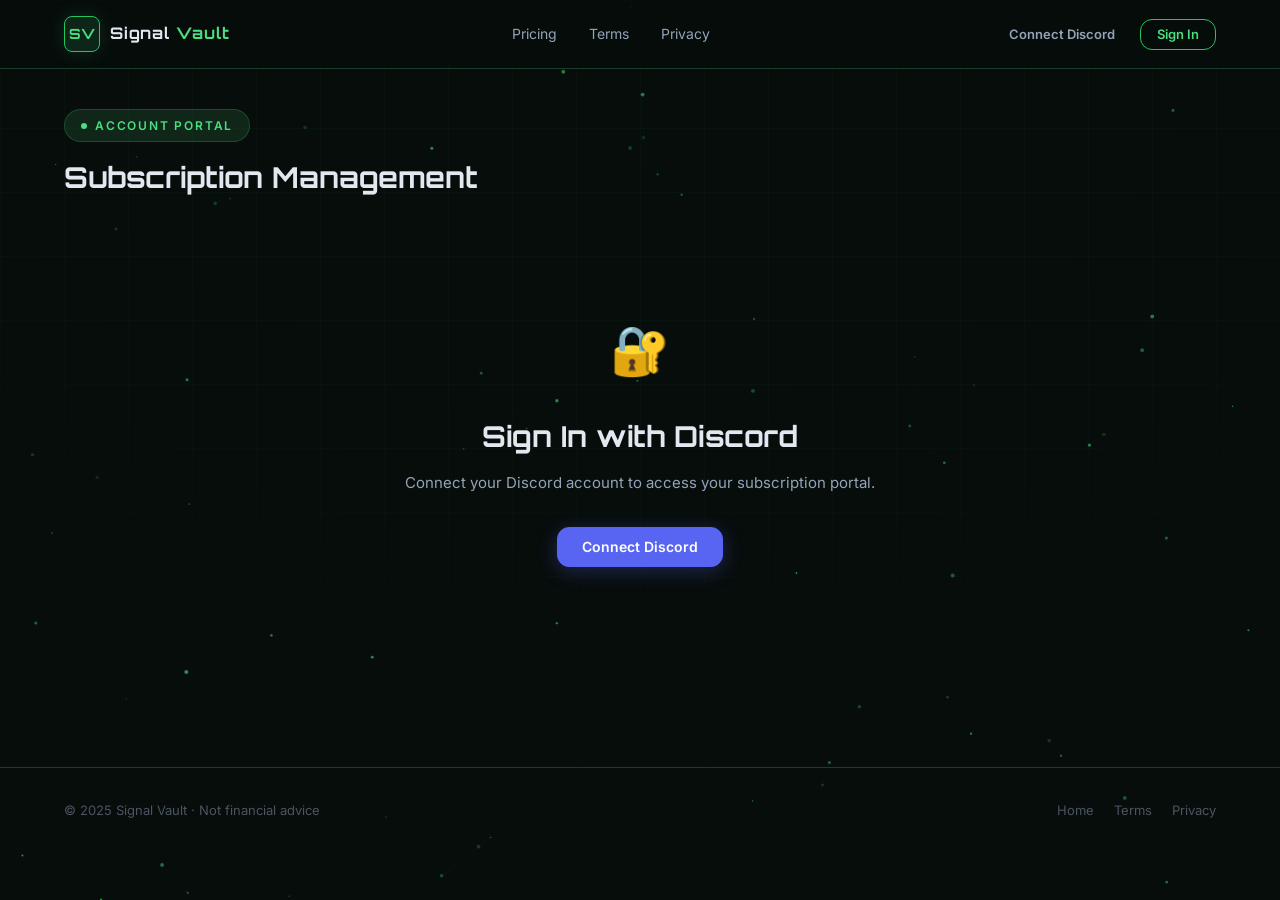
==== account.html @ 94318d63 "Initial Signal Vault payment site with tiered pricing - Complete subscription platform with Discord " ====
<!DOCTYPE html>
<html lang="en">
<head>
  <meta charset="UTF-8">
  <meta name="viewport" content="width=device-width, initial-scale=1.0">
  <title>Account — Signal Vault</title>
  <link rel="icon" href="data:image/svg+xml,<svg xmlns='http://www.w3.org/2000/svg' viewBox='0 0 32 32'><rect width='32' height='32' rx='8' fill='%230f1d14'/><text y='22' x='5' font-size='20' fill='%234ade80'>SV</text></svg>">
  <link rel="stylesheet" href="css/style.css">
</head>
<body data-page="account">
  <canvas id="particles-canvas"></canvas>
  <div class="bg-grid"></div>

  <div class="page-wrapper">

    <nav class="nav">
      <div class="container">
        <div class="nav-inner">
          <a href="/" class="nav-logo">
            <div class="nav-logo-mark">SV</div>
            <span class="nav-logo-text">Signal <span>Vault</span></span>
          </a>
          <div class="nav-links">
            <a href="/">Pricing</a>
            <a href="/terms.html">Terms</a>
            <a href="/privacy.html">Privacy</a>
          </div>
          <div id="nav-user"></div>
        </div>
      </div>
    </nav>

    <div style="padding:40px 0 80px;">
      <div class="container">
        <div style="margin-bottom:32px;">
          <div class="hero-eyebrow" style="display:inline-flex;margin-bottom:12px;">Account Portal</div>
          <h1 style="font-family:var(--font-display);font-size:1.8rem;font-weight:700;color:var(--text-primary);">
            Subscription Management
          </h1>
        </div>
        <div id="account-content">
          <div style="text-align:center;padding:80px 0;">
            <div class="spinner"></div>
          </div>
        </div>
      </div>
    </div>

    <footer class="footer">
      <div class="container">
        <div class="footer-inner">
          <div class="footer-copy">© 2025 Signal Vault · Not financial advice</div>
          <div class="footer-links">
            <a href="/">Home</a>
            <a href="/terms.html">Terms</a>
            <a href="/privacy.html">Privacy</a>
          </div>
        </div>
      </div>
    </footer>

  </div>

  <script src="js/config.js"></script>
  <script src="js/discord-auth.js"></script>
  <script src="js/app.js"></script>
</body>
</html>
---- css/style.css ----
/* ════════════════════════════════════════════════════════════════
   Signal Vault — Subscription Platform
   Dark vault aesthetic · Green accent · Orbitron display font
   ════════════════════════════════════════════════════════════════ */

/* ── Google Fonts ──────────────────────────────────────────────── */
@import url('https://fonts.googleapis.com/css2?family=Orbitron:wght@400;600;700;900&family=Inter:wght@300;400;500;600;700&display=swap');

/* ── Variables ─────────────────────────────────────────────────── */
:root {
  --bg-base:          #070d0b;
  --bg-surface:       #0b1510;
  --bg-card:          #0f1d14;
  --bg-card-hover:    #14261a;
  --bg-elevated:      #172b1e;

  --border:           #1e3a28;
  --border-bright:    #2d5a3d;
  --border-glow:      rgba(74, 222, 128, 0.25);

  --accent:           #4ade80;
  --accent-dim:       #22c55e;
  --accent-dark:      #16a34a;
  --accent-glow:      rgba(74, 222, 128, 0.12);
  --accent-glow-lg:   rgba(74, 222, 128, 0.25);

  --text-primary:     #e2e8f0;
  --text-secondary:   #94a3b8;
  --text-muted:       #4b5563;

  --danger:           #ef4444;
  --danger-dim:       rgba(239, 68, 68, 0.15);
  --warning:          #f59e0b;
  --success:          #4ade80;
  --gold:             #fbbf24;
  --discord:          #5865f2;

  --font-display:     'Orbitron', 'Courier New', monospace;
  --font-body:        'Inter', -apple-system, sans-serif;

  --radius-sm:        8px;
  --radius:           12px;
  --radius-lg:        16px;
  --radius-xl:        24px;

  --shadow-sm:        0 2px 8px rgba(0,0,0,0.3);
  --shadow:           0 4px 24px rgba(0,0,0,0.4);
  --shadow-lg:        0 8px 48px rgba(0,0,0,0.5);
  --shadow-glow:      0 0 40px rgba(74,222,128,0.08);
  --shadow-glow-card: 0 0 60px rgba(74,222,128,0.06);

  --transition:       0.2s ease;
  --transition-slow:  0.4s ease;
}

/* ── Reset ─────────────────────────────────────────────────────── */
*, *::before, *::after { box-sizing: border-box; margin: 0; padding: 0; }
html { scroll-behavior: smooth; }
body {
  font-family:      var(--font-body);
  background-color: var(--bg-base);
  color:            var(--text-primary);
  line-height:      1.6;
  overflow-x:       hidden;
  -webkit-font-smoothing: antialiased;
}
a    { color: var(--accent); text-decoration: none; transition: opacity var(--transition); }
a:hover { opacity: 0.8; }
img  { max-width: 100%; }
ul   { list-style: none; }

/* ── Background effects ────────────────────────────────────────── */
#particles-canvas {
  position:   fixed;
  inset:      0;
  z-index:    0;
  pointer-events: none;
}

.bg-grid {
  position:   fixed;
  inset:      0;
  z-index:    0;
  pointer-events: none;
  background-image:
    linear-gradient(rgba(74,222,128,0.03) 1px, transparent 1px),
    linear-gradient(90deg, rgba(74,222,128,0.03) 1px, transparent 1px);
  background-size: 64px 64px;
  mask-image: radial-gradient(ellipse 100% 100% at 50% 0%, black 40%, transparent 100%);
}

/* ── Wrapper ───────────────────────────────────────────────────── */
.page-wrapper {
  position:   relative;
  z-index:    1;
  min-height: 100vh;
}

.container {
  max-width:  1200px;
  margin:     0 auto;
  padding:    0 24px;
}

.container-narrow {
  max-width:  800px;
  margin:     0 auto;
  padding:    0 24px;
}

/* ── Navigation ────────────────────────────────────────────────── */
.nav {
  position:        sticky;
  top:             0;
  z-index:         100;
  padding:         16px 0;
  border-bottom:   1px solid var(--border);
  background:      rgba(7,13,11,0.85);
  backdrop-filter: blur(16px);
  -webkit-backdrop-filter: blur(16px);
}

.nav-inner {
  display:         flex;
  align-items:     center;
  justify-content: space-between;
  gap:             16px;
}

.nav-logo {
  display:     flex;
  align-items: center;
  gap:         10px;
  text-decoration: none;
}

.nav-logo-mark {
  width:           36px;
  height:          36px;
  background:      var(--accent-glow);
  border:          1px solid var(--accent-dim);
  border-radius:   8px;
  display:         flex;
  align-items:     center;
  justify-content: center;
  font-family:     var(--font-display);
  font-size:       14px;
  font-weight:     700;
  color:           var(--accent);
  box-shadow:      0 0 20px rgba(74,222,128,0.15);
}

.nav-logo-text {
  font-family: var(--font-display);
  font-size:   16px;
  font-weight: 700;
  color:       var(--text-primary);
  letter-spacing: 0.05em;
}
.nav-logo-text span {
  color: var(--accent);
}

.nav-links {
  display:     flex;
  align-items: center;
  gap:         8px;
}

.nav-links a {
  font-size:  14px;
  color:      var(--text-secondary);
  padding:    6px 12px;
  border-radius: var(--radius-sm);
  transition: all var(--transition);
}
.nav-links a:hover {
  color:       var(--text-primary);
  background:  rgba(255,255,255,0.04);
  opacity:     1;
}

#nav-user {
  display:     flex;
  align-items: center;
  gap:         8px;
}

.nav-username {
  font-size:  13px;
  color:      var(--accent);
  font-weight: 500;
}

/* ── Hero ──────────────────────────────────────────────────────── */
.hero {
  padding:    80px 0 40px;
  text-align: center;
}

.hero-eyebrow {
  display:       inline-flex;
  align-items:   center;
  gap:           8px;
  font-size:     12px;
  font-weight:   600;
  letter-spacing: 0.15em;
  text-transform: uppercase;
  color:         var(--accent);
  background:    var(--accent-glow);
  border:        1px solid rgba(74,222,128,0.2);
  padding:       6px 16px;
  border-radius: 100px;
  margin-bottom: 24px;
}

.hero-eyebrow::before {
  content:       '';
  display:       block;
  width:         6px;
  height:        6px;
  background:    var(--accent);
  border-radius: 50%;
  animation:     pulse 2s infinite;
}

.hero-title {
  font-family:   var(--font-display);
  font-size:     clamp(2rem, 5vw, 3.5rem);
  font-weight:   900;
  line-height:   1.1;
  letter-spacing: -0.02em;
  color:         var(--text-primary);
  margin-bottom: 20px;
}

.hero-title .accent { color: var(--accent); }

.hero-subtitle {
  font-size:     1.1rem;
  color:         var(--text-secondary);
  max-width:     560px;
  margin:        0 auto 40px;
  line-height:   1.7;
}

.hero-stats {
  display:         flex;
  justify-content: center;
  gap:             40px;
  flex-wrap:       wrap;
  margin-bottom:   48px;
}

.stat-item {
  text-align: center;
}

.stat-value {
  display:     block;
  font-family: var(--font-display);
  font-size:   1.6rem;
  font-weight: 700;
  color:       var(--accent);
  line-height: 1;
  margin-bottom: 4px;
}

.stat-label {
  font-size:  12px;
  color:      var(--text-muted);
  text-transform: uppercase;
  letter-spacing: 0.1em;
}

/* ── Capacity bar ───────────────────────────────────────────────── */
.capacity-section {
  padding:       0 0 32px;
}

.capacity-card {
  background:    var(--bg-surface);
  border:        1px solid var(--border);
  border-radius: var(--radius);
  padding:       20px 24px;
  max-width:     640px;
  margin:        0 auto;
}

.capacity-header {
  display:         flex;
  justify-content: space-between;
  align-items:     center;
  margin-bottom:   12px;
  font-size:       13px;
}

.capacity-title {
  font-weight: 600;
  color:       var(--text-secondary);
  text-transform: uppercase;
  letter-spacing: 0.08em;
  font-size:   11px;
}

#capacity-label {
  font-size:  13px;
  color:      var(--accent);
  font-weight: 600;
}

.capacity-bar-track {
  height:        8px;
  background:    var(--bg-elevated);
  border-radius: 100px;
  overflow:      hidden;
  margin-bottom: 8px;
}

#capacity-bar-fill {
  height:        100%;
  background:    linear-gradient(90deg, var(--accent-dark), var(--accent));
  border-radius: 100px;
  width:         0%;
  transition:    width 1s ease;
  box-shadow:    0 0 12px rgba(74,222,128,0.4);
}

#early-adopter-label {
  font-size:  12px;
  color:      var(--warning);
  font-weight: 500;
}

/* ── Discord Verification Panel ────────────────────────────────── */
.discord-section {
  padding:       0 0 40px;
}

#discord-panel {
  max-width:     640px;
  margin:        0 auto;
  border-radius: var(--radius-lg);
  border:        1px solid var(--border);
  background:    var(--bg-surface);
  overflow:      hidden;
  transition:    border-color var(--transition);
}

#discord-panel.panel-shake {
  animation: shake 0.5s ease;
}

.discord-panel-inner {
  padding: 24px;
}

.discord-panel-inner.verified {
  border-color:  var(--accent);
  box-shadow:    0 0 40px rgba(74,222,128,0.08);
}

.discord-panel-header {
  display:       flex;
  align-items:   center;
  gap:           16px;
  margin-bottom: 20px;
}

.discord-icon {
  width:           44px;
  height:          44px;
  background:      rgba(88,101,242,0.15);
  border:          1px solid rgba(88,101,242,0.3);
  border-radius:   10px;
  display:         flex;
  align-items:     center;
  justify-content: center;
  flex-shrink:     0;
}

.discord-user-avatar {
  position:     relative;
  flex-shrink:  0;
}

.discord-user-avatar img {
  width:         44px;
  height:        44px;
  border-radius: 50%;
  border:        2px solid var(--border-bright);
}

.online-dot {
  position:      absolute;
  bottom:        1px;
  right:         1px;
  width:         10px;
  height:        10px;
  background:    var(--accent);
  border-radius: 50%;
  border:        2px solid var(--bg-surface);
}

.discord-panel-header h3 {
  font-size:   15px;
  font-weight: 600;
  color:       var(--text-primary);
  margin-bottom: 2px;
}

.discord-panel-header p {
  font-size: 13px;
  color:     var(--text-secondary);
}

.discord-panel-header .btn-ghost.btn-sm {
  margin-left: auto;
}

/* Role checklist */
.role-checklist {
  display:        flex;
  flex-direction: column;
  gap:            10px;
  margin-bottom:  20px;
}

.role-item {
  display:       flex;
  align-items:   center;
  gap:           10px;
  font-size:     14px;
  padding:       10px 14px;
  border-radius: var(--radius-sm);
  border:        1px solid;
}

.role-item.role-met {
  background:    rgba(74,222,128,0.06);
  border-color:  rgba(74,222,128,0.2);
  color:         var(--text-primary);
}

.role-item.role-missing {
  background:    rgba(239,68,68,0.06);
  border-color:  rgba(239,68,68,0.2);
  color:         var(--text-secondary);
}

.role-item.role-pending {
  background:    rgba(255,255,255,0.03);
  border-color:  var(--border);
  color:         var(--text-muted);
}

.role-check {
  font-size:   14px;
  font-weight: 700;
  flex-shrink: 0;
  width:       18px;
  text-align:  center;
}

.role-met    .role-check { color: var(--accent); }
.role-missing .role-check { color: var(--danger); }
.role-pending .role-check { color: var(--text-muted); }

.role-action {
  margin-left: auto;
  font-size:   12px;
  font-weight: 500;
  color:       var(--accent);
  white-space: nowrap;
}

.discord-panel-actions {
  display:        flex;
  flex-direction: column;
  align-items:    flex-start;
  gap:            12px;
}

.btn-link {
  font-size:  13px;
  color:      var(--text-secondary);
  background: none;
  border:     none;
  cursor:     pointer;
  padding:    0;
  transition: color var(--transition);
}
.btn-link:hover { color: var(--accent); opacity: 1; }

.panel-note {
  font-size:  13px;
  color:      var(--text-secondary);
  line-height: 1.5;
}

.panel-note a { color: var(--accent); }

.panel-note-success {
  color: var(--accent);
}

/* ── Billing toggle ─────────────────────────────────────────────── */
.pricing-toggle-wrap {
  display:         flex;
  align-items:     center;
  justify-content: center;
  gap:             14px;
  margin-bottom:   40px;
}

.toggle-label {
  font-size:  14px;
  color:      var(--text-muted);
  font-weight: 500;
  transition: color var(--transition);
}

.toggle-label.active {
  color: var(--text-primary);
}

.toggle-savings {
  font-size:     11px;
  background:    rgba(74,222,128,0.12);
  color:         var(--accent);
  padding:       2px 7px;
  border-radius: 100px;
  font-weight:   600;
  margin-left:   6px;
}

.toggle-switch {
  position: relative;
  display:  inline-block;
  width:    44px;
  height:   24px;
}

.toggle-switch input { opacity: 0; width: 0; height: 0; }

.toggle-slider {
  position:      absolute;
  inset:         0;
  background:    var(--bg-elevated);
  border:        1px solid var(--border-bright);
  border-radius: 100px;
  cursor:        pointer;
  transition:    background var(--transition);
}

.toggle-slider::before {
  content:       '';
  position:      absolute;
  width:         16px;
  height:        16px;
  left:          3px;
  bottom:        3px;
  background:    var(--text-secondary);
  border-radius: 50%;
  transition:    transform var(--transition), background var(--transition);
}

.toggle-switch input:checked + .toggle-slider {
  background:   var(--accent-glow);
  border-color: var(--accent-dim);
}

.toggle-switch input:checked + .toggle-slider::before {
  transform:  translateX(20px);
  background: var(--accent);
}

/* ── Pricing grid ───────────────────────────────────────────────── */
.pricing-section { padding: 0 0 80px; }

.section-header {
  text-align:    center;
  margin-bottom: 48px;
}

.section-title {
  font-family:   var(--font-display);
  font-size:     clamp(1.5rem, 3vw, 2rem);
  font-weight:   700;
  letter-spacing: -0.02em;
  color:         var(--text-primary);
  margin-bottom: 10px;
}

.section-subtitle {
  font-size: 15px;
  color:     var(--text-secondary);
}

.pricing-grid {
  display:               grid;
  grid-template-columns: repeat(auto-fit, minmax(300px, 1fr));
  gap:                   24px;
  max-width:             800px;
  margin:                0 auto;
}

/* ── Pricing cards ──────────────────────────────────────────────── */
.pricing-card {
  background:   var(--bg-card);
  border:       1px solid var(--border);
  border-radius: var(--radius-xl);
  padding:      32px;
  position:     relative;
  transition:   transform var(--transition-slow), border-color var(--transition-slow),
                box-shadow var(--transition-slow);
  transform-style: preserve-3d;
}

.pricing-card:hover {
  transform:    translateY(-6px);
  border-color: var(--border-bright);
  box-shadow:   var(--shadow-glow-card);
}

.pricing-card.card-featured {
  border-color: var(--accent-dim);
  background:   var(--bg-card-hover);
  box-shadow:   0 0 0 1px rgba(74,222,128,0.15), var(--shadow-glow-card);
}

.pricing-card.card-featured:hover {
  border-color: var(--accent);
  box-shadow:   0 0 0 1px var(--accent), 0 0 60px rgba(74,222,128,0.15);
  transform:    translateY(-8px);
}

.card-badge-top {
  position:      absolute;
  top:           -12px;
  left:          50%;
  transform:     translateX(-50%);
  font-family:   var(--font-display);
  font-size:     10px;
  font-weight:   700;
  letter-spacing: 0.15em;
  background:    var(--accent);
  color:         var(--bg-base);
  padding:       4px 16px;
  border-radius: 100px;
  white-space:   nowrap;
}

.card-top {
  margin-bottom: 28px;
}

.plan-name {
  font-family:   var(--font-display);
  font-size:     18px;
  font-weight:   700;
  letter-spacing: 0.1em;
  color:         var(--text-primary);
  margin-bottom: 16px;
}

.plan-price {
  display:     flex;
  align-items: baseline;
  gap:         6px;
  flex-wrap:   wrap;
  margin-bottom: 6px;
}

.price-amount {
  font-family:   var(--font-display);
  font-size:     2.8rem;
  font-weight:   900;
  color:         var(--accent);
  line-height:   1;
}

.price-period {
  font-size:  14px;
  color:      var(--text-secondary);
  align-self: flex-end;
  padding-bottom: 4px;
}

.price-equiv {
  font-size:  12px;
  color:      var(--text-muted);
  margin-top: 4px;
}

.savings-badge {
  display:       inline-block;
  font-size:     11px;
  font-weight:   600;
  background:    rgba(74,222,128,0.12);
  color:         var(--accent);
  padding:       2px 8px;
  border-radius: 100px;
  margin-left:   4px;
  vertical-align: middle;
}

.early-note {
  font-size:  12px;
  color:      var(--warning);
  font-weight: 600;
  margin-top: 4px;
}

.early-countdown {
  text-align:  center;
  font-size:   12px;
  color:       var(--warning);
  font-weight: 500;
  margin-bottom: 24px;
  padding:     8px 16px;
  background:  rgba(245,158,11,0.08);
  border:      1px solid rgba(245,158,11,0.2);
  border-radius: var(--radius-sm);
}

/* Feature list */
.feature-list {
  display:        flex;
  flex-direction: column;
  gap:            10px;
  margin-bottom:  28px;
}

.feature-list li {
  display:     flex;
  align-items: center;
  gap:         10px;
  font-size:   14px;
  color:       var(--text-secondary);
}

.feature-list li::before {
  content:       '✓';
  color:         var(--accent);
  font-weight:   700;
  flex-shrink:   0;
  font-size:     12px;
}

/* ── Badges ─────────────────────────────────────────────────────── */
.badge {
  display:       inline-block;
  font-size:     10px;
  font-weight:   700;
  letter-spacing: 0.1em;
  text-transform: uppercase;
  padding:       3px 10px;
  border-radius: 100px;
  margin-bottom: 8px;
}

.badge-early {
  background: rgba(245,158,11,0.12);
  color:      var(--warning);
  border:     1px solid rgba(245,158,11,0.25);
}

.badge-green {
  background: rgba(74,222,128,0.12);
  color:      var(--accent);
  border:     1px solid rgba(74,222,128,0.25);
  font-size:  11px;
  padding:    2px 10px;
  border-radius: 100px;
}

/* ── Buttons ─────────────────────────────────────────────────────── */
.btn {
  display:         inline-flex;
  align-items:     center;
  justify-content: center;
  gap:             8px;
  font-family:     var(--font-body);
  font-size:       14px;
  font-weight:     600;
  padding:         12px 24px;
  border-radius:   var(--radius);
  border:          1px solid transparent;
  cursor:          pointer;
  text-decoration: none;
  transition:      all var(--transition);
  white-space:     nowrap;
  line-height:     1;
}

.btn-block  { width: 100%; }
.btn-sm     { padding: 8px 16px; font-size: 13px; }
.btn-xs     { padding: 6px 12px; font-size: 12px; }

.btn-primary {
  background:  var(--accent);
  color:       var(--bg-base);
  border-color: var(--accent);
  box-shadow:  0 0 24px rgba(74,222,128,0.2);
}
.btn-primary:hover {
  background:  #5cf090;
  box-shadow:  0 0 40px rgba(74,222,128,0.35);
  transform:   translateY(-1px);
  opacity:     1;
}

.btn-elite {
  background:  linear-gradient(135deg, var(--accent-dim), var(--accent));
  color:       var(--bg-base);
  border-color: var(--accent);
  box-shadow:  0 0 32px rgba(74,222,128,0.25);
}
.btn-elite:hover {
  box-shadow:  0 0 48px rgba(74,222,128,0.4);
  transform:   translateY(-1px);
  opacity:     1;
}

.btn-outline {
  background:  transparent;
  color:       var(--accent);
  border-color: var(--accent-dim);
}
.btn-outline:hover {
  background:  var(--accent-glow);
  opacity:     1;
}

.btn-ghost {
  background:  transparent;
  color:       var(--text-secondary);
  border-color: transparent;
}
.btn-ghost:hover {
  background:  rgba(255,255,255,0.06);
  color:       var(--text-primary);
  opacity:     1;
}

.btn-discord {
  background:  var(--discord);
  color:       white;
  border-color: var(--discord);
  box-shadow:  0 4px 20px rgba(88,101,242,0.3);
}
.btn-discord:hover {
  background:  #6975f3;
  box-shadow:  0 4px 32px rgba(88,101,242,0.45);
  transform:   translateY(-1px);
  opacity:     1;
}

.btn-locked {
  background:  var(--bg-elevated) !important;
  color:       var(--text-muted) !important;
  border-color: var(--border) !important;
  box-shadow:  none !important;
  cursor:      pointer;
  opacity:     1 !important;
}
.btn-locked:hover { transform: none !important; }

/* ── Waitlist section ───────────────────────────────────────────── */
.waitlist-header {
  text-align:    center;
  margin-bottom: 40px;
}

.waitlist-badge {
  display:       inline-block;
  font-size:     11px;
  font-weight:   700;
  letter-spacing: 0.12em;
  text-transform: uppercase;
  color:         var(--warning);
  background:    rgba(245,158,11,0.1);
  border:        1px solid rgba(245,158,11,0.25);
  padding:       5px 14px;
  border-radius: 100px;
  margin-bottom: 16px;
}

.waitlist-header h2 {
  font-family:   var(--font-display);
  font-size:     1.8rem;
  font-weight:   700;
  color:         var(--text-primary);
  margin-bottom: 10px;
}

.waitlist-header p {
  font-size:  15px;
  color:      var(--text-secondary);
  max-width:  520px;
  margin:     0 auto;
}

.waitlist-tiers {
  display:               grid;
  grid-template-columns: repeat(auto-fit, minmax(200px, 1fr));
  gap:                   16px;
  margin-bottom:         32px;
}

.waitlist-card {
  background:    var(--bg-card);
  border:        1px solid var(--border);
  border-radius: var(--radius-lg);
  padding:       24px;
  position:      relative;
  text-align:    center;
  transition:    border-color var(--transition), transform var(--transition-slow);
}

.waitlist-card:hover {
  border-color: var(--border-bright);
  transform:    translateY(-4px);
}

.waitlist-card.waitlist-current {
  border-color: var(--warning);
  background:   rgba(245,158,11,0.04);
}

.current-badge {
  position:      absolute;
  top:           -10px;
  left:          50%;
  transform:     translateX(-50%);
  font-size:     10px;
  font-weight:   700;
  letter-spacing: 0.1em;
  background:    var(--warning);
  color:         var(--bg-base);
  padding:       3px 12px;
  border-radius: 100px;
  white-space:   nowrap;
}

.waitlist-card h4 {
  font-family:   var(--font-display);
  font-size:     14px;
  font-weight:   700;
  letter-spacing: 0.1em;
  color:         var(--text-secondary);
  margin-bottom: 12px;
}

.deposit-amount {
  font-family:   var(--font-display);
  font-size:     1.6rem;
  font-weight:   900;
  color:         var(--warning);
  margin-bottom: 8px;
}

.waitlist-rates {
  font-size:     13px;
  color:         var(--text-primary);
  margin-bottom: 8px;
}

.waitlist-rates .sep {
  color: var(--text-muted);
  margin: 0 4px;
}

.waitlist-rates em {
  font-style:  normal;
  color:       var(--accent);
  font-weight: 600;
  font-size:   12px;
}

.deposit-note {
  font-size:     11px;
  color:         var(--text-muted);
  margin-bottom: 16px;
  line-height:   1.5;
}

.waitlist-note {
  font-size:  13px;
  color:      var(--text-muted);
  text-align: center;
  max-width:  600px;
  margin:     0 auto;
  line-height: 1.6;
}

/* ── Features section ───────────────────────────────────────────── */
.features-section {
  padding:    60px 0 80px;
  border-top: 1px solid var(--border);
}

.features-grid {
  display:               grid;
  grid-template-columns: repeat(auto-fit, minmax(240px, 1fr));
  gap:                   24px;
  margin-top:            48px;
}

.feature-card {
  background:    var(--bg-surface);
  border:        1px solid var(--border);
  border-radius: var(--radius);
  padding:       24px;
  transition:    border-color var(--transition), transform var(--transition-slow);
}

.feature-card:hover {
  border-color: var(--border-bright);
  transform:    translateY(-3px);
}

.feature-icon {
  font-size:     24px;
  margin-bottom: 12px;
  display:       block;
}

.feature-card h4 {
  font-size:     15px;
  font-weight:   600;
  color:         var(--text-primary);
  margin-bottom: 6px;
}

.feature-card p {
  font-size:  13px;
  color:      var(--text-secondary);
  line-height: 1.6;
}

/* ── FAQ ─────────────────────────────────────────────────────────── */
.faq-section {
  padding:    60px 0 80px;
  border-top: 1px solid var(--border);
}

.faq-list {
  display:        flex;
  flex-direction: column;
  gap:            12px;
  margin-top:     40px;
}

.faq-item {
  background:    var(--bg-surface);
  border:        1px solid var(--border);
  border-radius: var(--radius);
  overflow:      hidden;
}

.faq-question {
  width:           100%;
  display:         flex;
  justify-content: space-between;
  align-items:     center;
  padding:         18px 20px;
  background:      none;
  border:          none;
  color:           var(--text-primary);
  font-family:     var(--font-body);
  font-size:       14px;
  font-weight:     500;
  cursor:          pointer;
  text-align:      left;
  gap:             16px;
  transition:      background var(--transition);
}

.faq-question:hover { background: rgba(255,255,255,0.03); }

.faq-chevron {
  flex-shrink: 0;
  color:       var(--text-muted);
  transition:  transform var(--transition);
  font-size:   18px;
}

.faq-item.open .faq-chevron { transform: rotate(180deg); }

.faq-answer {
  font-size:   14px;
  color:       var(--text-secondary);
  line-height: 1.7;
  padding:     0 20px;
  max-height:  0;
  overflow:    hidden;
  transition:  max-height 0.35s ease, padding 0.35s ease;
}

.faq-item.open .faq-answer {
  padding:    0 20px 18px;
  max-height: 400px;
}

/* ── Footer ──────────────────────────────────────────────────────── */
.footer {
  border-top:  1px solid var(--border);
  padding:     32px 0;
  margin-top:  40px;
}

.footer-inner {
  display:         flex;
  justify-content: space-between;
  align-items:     center;
  gap:             16px;
  flex-wrap:       wrap;
}

.footer-copy {
  font-size: 13px;
  color:     var(--text-muted);
}

.footer-links {
  display: flex;
  gap:     20px;
}

.footer-links a {
  font-size: 13px;
  color:     var(--text-muted);
}
.footer-links a:hover { color: var(--accent); opacity: 1; }

/* ── Account portal ─────────────────────────────────────────────── */
.account-gate {
  text-align: center;
  padding:    80px 24px;
}

.gate-icon {
  font-size:     48px;
  margin-bottom: 24px;
}

.account-gate h2 {
  font-family:   var(--font-display);
  font-size:     1.8rem;
  font-weight:   700;
  margin-bottom: 12px;
  color:         var(--text-primary);
}

.account-gate p {
  font-size:     15px;
  color:         var(--text-secondary);
  margin-bottom: 32px;
}

.account-header {
  display:       flex;
  align-items:   center;
  gap:           16px;
  margin-bottom: 32px;
  padding:       20px 24px;
  background:    var(--bg-surface);
  border:        1px solid var(--border);
  border-radius: var(--radius);
}

.account-avatar img {
  width:         48px;
  height:        48px;
  border-radius: 50%;
  border:        2px solid var(--border-bright);
}

.account-user-info h2 {
  font-size:   18px;
  font-weight: 600;
  color:       var(--text-primary);
}

.account-user-info p {
  font-size:  12px;
  color:      var(--text-muted);
}

.account-grid {
  display:               grid;
  grid-template-columns: repeat(auto-fill, minmax(320px, 1fr));
  gap:                   20px;
}

.account-card {
  background:    var(--bg-surface);
  border:        1px solid var(--border);
  border-radius: var(--radius);
  padding:       24px;
}

.account-card h3 {
  font-size:     14px;
  font-weight:   600;
  text-transform: uppercase;
  letter-spacing: 0.08em;
  color:         var(--text-muted);
  margin-bottom: 16px;
}

.portal-actions {
  display:        flex;
  flex-direction: column;
  gap:            10px;
}

.portal-note {
  font-size:  12px;
  color:      var(--text-muted);
  line-height: 1.5;
}

.plan-info-list {
  display:        flex;
  flex-direction: column;
  gap:            12px;
  margin-bottom:  16px;
}

.plan-info-row {
  display:         flex;
  justify-content: space-between;
  align-items:     center;
  font-size:       14px;
}

.plan-info-row span:first-child { color: var(--text-secondary); }
.plan-value { color: var(--text-primary); font-weight: 500; }

.plan-note {
  font-size:  12px;
  color:      var(--text-muted);
  line-height: 1.5;
}

.quick-links {
  display:        flex;
  flex-direction: column;
  gap:            8px;
}

.quick-link {
  display:     flex;
  align-items: center;
  gap:         10px;
  font-size:   14px;
  color:       var(--text-secondary);
  padding:     10px 12px;
  border-radius: var(--radius-sm);
  transition:  all var(--transition);
  border:      1px solid transparent;
}

.quick-link:hover {
  background:  var(--accent-glow);
  border-color: rgba(74,222,128,0.15);
  color:       var(--text-primary);
  opacity:     1;
}

/* ── Success / Cancel pages ─────────────────────────────────────── */
.result-page {
  display:         flex;
  align-items:     center;
  justify-content: center;
  min-height:      80vh;
  padding:         40px 24px;
}

.result-card {
  background:    var(--bg-card);
  border:        1px solid var(--border);
  border-radius: var(--radius-xl);
  padding:       48px;
  max-width:     520px;
  width:         100%;
  text-align:    center;
  box-shadow:    var(--shadow-lg);
}

.result-card.success-card {
  border-color: rgba(74,222,128,0.3);
  box-shadow:   0 0 60px rgba(74,222,128,0.08);
}

.result-card.cancel-card {
  border-color: rgba(239,68,68,0.2);
}

.result-icon {
  font-size:     56px;
  margin-bottom: 20px;
  display:       block;
  animation:     bounceIn 0.6s ease;
}

.result-card h1 {
  font-family:   var(--font-display);
  font-size:     1.8rem;
  font-weight:   700;
  color:         var(--text-primary);
  margin-bottom: 12px;
}

.result-card p {
  font-size:     15px;
  color:         var(--text-secondary);
  line-height:   1.7;
  margin-bottom: 24px;
}

.result-steps {
  text-align:    left;
  background:    var(--bg-surface);
  border:        1px solid var(--border);
  border-radius: var(--radius);
  padding:       20px 24px;
  margin-bottom: 32px;
}

.result-steps h4 {
  font-size:   13px;
  font-weight: 600;
  color:       var(--text-secondary);
  text-transform: uppercase;
  letter-spacing: 0.08em;
  margin-bottom: 12px;
}

.result-steps ol {
  list-style:   decimal;
  padding-left: 20px;
  display:      flex;
  flex-direction: column;
  gap:          8px;
}

.result-steps li {
  font-size:  13px;
  color:      var(--text-secondary);
  line-height: 1.6;
}

.result-actions {
  display:        flex;
  flex-direction: column;
  gap:            12px;
}

/* ── Terms / Privacy ────────────────────────────────────────────── */
.legal-page {
  padding: 60px 0 80px;
}

.legal-header {
  margin-bottom: 40px;
}

.legal-header h1 {
  font-family:   var(--font-display);
  font-size:     2rem;
  font-weight:   700;
  color:         var(--text-primary);
  margin-bottom: 8px;
}

.legal-header p {
  font-size: 14px;
  color:     var(--text-muted);
}

.legal-content {
  color:      var(--text-secondary);
  line-height: 1.8;
  font-size:  15px;
}

.legal-content h2 {
  font-size:     18px;
  font-weight:   600;
  color:         var(--text-primary);
  margin:        40px 0 12px;
  padding-top:   20px;
  border-top:    1px solid var(--border);
}

.legal-content h3 {
  font-size:   15px;
  font-weight: 600;
  color:       var(--text-primary);
  margin:      24px 0 8px;
}

.legal-content p  { margin-bottom: 16px; }
.legal-content ul { padding-left: 20px; margin-bottom: 16px; }
.legal-content ul li { list-style: disc; margin-bottom: 6px; }
.legal-content a  { color: var(--accent); }

/* ── Utilities ──────────────────────────────────────────────────── */
.hidden { display: none !important; }
.text-center { text-align: center; }
.text-success { color: var(--accent); }
.text-muted { color: var(--text-muted); }
.text-secondary { color: var(--text-secondary); }
.mt-2 { margin-top: 12px; }
.sep { color: var(--text-muted); }

.divider {
  height:     1px;
  background: var(--border);
  margin:     40px 0;
}

/* Loading spinner */
.spinner {
  width:         24px;
  height:        24px;
  border:        2px solid rgba(74,222,128,0.2);
  border-top:    2px solid var(--accent);
  border-radius: 50%;
  animation:     spin 0.8s linear infinite;
  display:       inline-block;
}

/* ── Animations ─────────────────────────────────────────────────── */
@keyframes pulse {
  0%, 100% { opacity: 1; transform: scale(1); }
  50%      { opacity: 0.5; transform: scale(0.8); }
}

@keyframes glow-pulse {
  0%, 100% { box-shadow: 0 0 20px rgba(74,222,128,0.1); }
  50%       { box-shadow: 0 0 40px rgba(74,222,128,0.25); }
}

@keyframes fadeInUp {
  from { opacity: 0; transform: translateY(24px); }
  to   { opacity: 1; transform: translateY(0); }
}

@keyframes bounceIn {
  0%   { transform: scale(0.3); opacity: 0; }
  50%  { transform: scale(1.05); }
  70%  { transform: scale(0.9); }
  100% { transform: scale(1); opacity: 1; }
}

@keyframes shake {
  0%, 100% { transform: translateX(0); }
  20%       { transform: translateX(-8px); }
  40%       { transform: translateX(8px); }
  60%       { transform: translateX(-6px); }
  80%       { transform: translateX(6px); }
}

@keyframes spin {
  to { transform: rotate(360deg); }
}

.animate-in {
  animation: fadeInUp 0.5s ease forwards;
}

/* ── Responsive ─────────────────────────────────────────────────── */
@media (max-width: 768px) {
  .hero           { padding: 48px 0 24px; }
  .hero-stats     { gap: 24px; }
  .nav-links      { display: none; }
  .pricing-grid   { grid-template-columns: 1fr; max-width: 420px; }
  .pricing-card   { padding: 24px; }
  .waitlist-tiers { grid-template-columns: repeat(2, 1fr); }
  .account-grid   { grid-template-columns: 1fr; }
  .result-card    { padding: 32px 20px; }
  .footer-inner   { flex-direction: column; text-align: center; }
}

@media (max-width: 480px) {
  .container       { padding: 0 16px; }
  .waitlist-tiers  { grid-template-columns: 1fr; }
  .hero-title      { font-size: 1.8rem; }
}
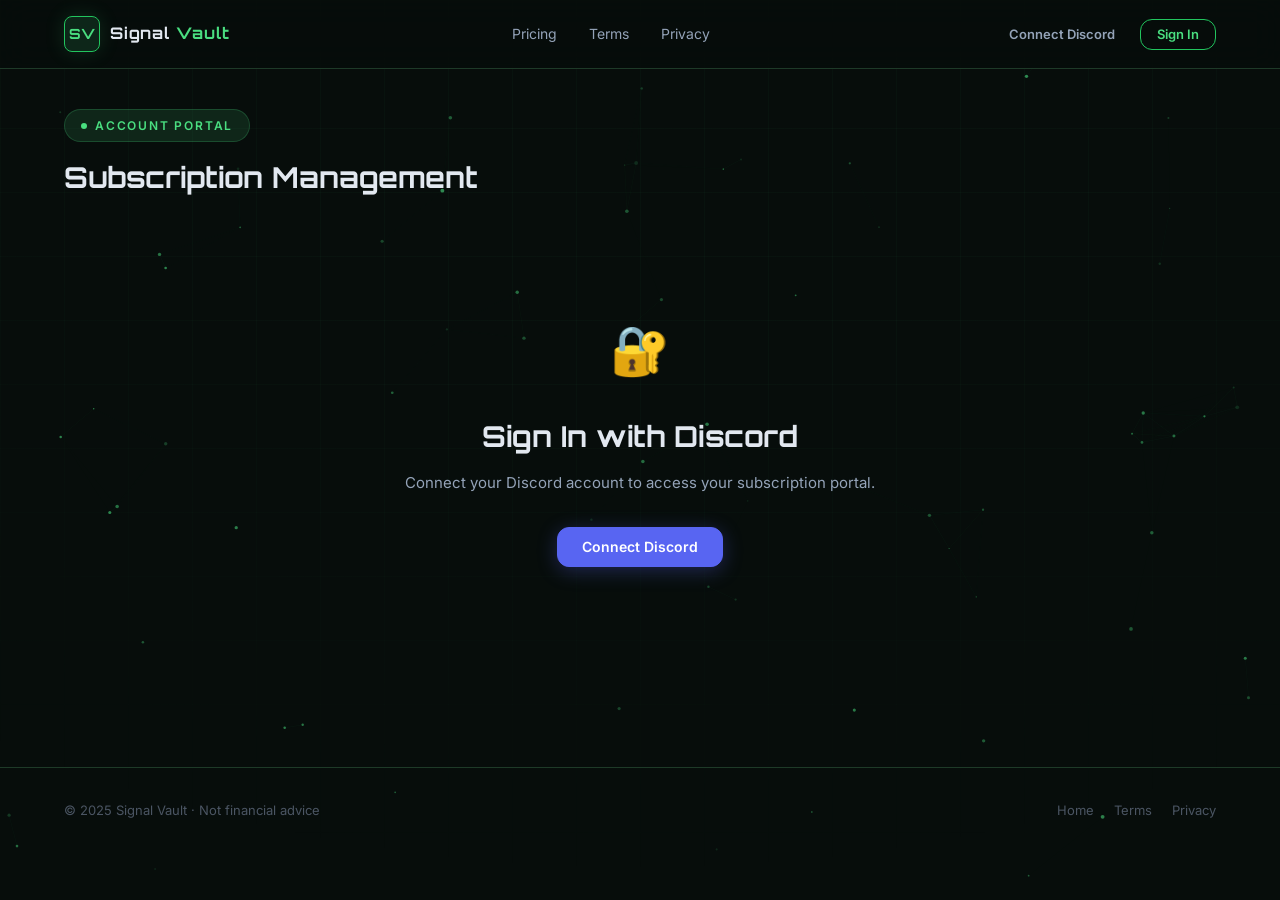
==== commit e53fa797: "Complete Stripe integration with one-way capacity system - Fixed logo size (2x larger) and GitHub Pa" ====
--- a/account.html
+++ b/account.html
@@ -16,14 +16,14 @@
     <nav class="nav">
       <div class="container">
         <div class="nav-inner">
-          <a href="/" class="nav-logo">
+          <a href="./index.html" class="nav-logo">
             <div class="nav-logo-mark">SV</div>
             <span class="nav-logo-text">Signal <span>Vault</span></span>
           </a>
           <div class="nav-links">
-            <a href="/">Pricing</a>
-            <a href="/terms.html">Terms</a>
-            <a href="/privacy.html">Privacy</a>
+            <a href="./index.html">Pricing</a>
+            <a href="./terms.html">Terms</a>
+            <a href="./privacy.html">Privacy</a>
           </div>
           <div id="nav-user"></div>
         </div>
@@ -51,9 +51,9 @@
         <div class="footer-inner">
           <div class="footer-copy">© 2025 Signal Vault · Not financial advice</div>
           <div class="footer-links">
-            <a href="/">Home</a>
-            <a href="/terms.html">Terms</a>
-            <a href="/privacy.html">Privacy</a>
+            <a href="./index.html">Home</a>
+            <a href="./terms.html">Terms</a>
+            <a href="./privacy.html">Privacy</a>
           </div>
         </div>
       </div>
--- a/css/style.css
+++ b/css/style.css
@@ -150,6 +150,22 @@
   box-shadow:      0 0 20px rgba(74,222,128,0.15);
 }
 
+.nav-logo-img {
+  width:         72px;
+  height:        72px;
+  border-radius: 14px;
+  object-fit:    contain;
+  box-shadow:    0 0 28px rgba(74,222,128,0.20);
+}
+
+.price-was {
+  font-size:       16px;
+  color:           var(--text-muted);
+  text-decoration: line-through;
+  font-weight:     400;
+  margin-right:    4px;
+}
+
 .nav-logo-text {
   font-family: var(--font-display);
   font-size:   16px;
@@ -196,6 +212,73 @@
 .hero {
   padding:    80px 0 40px;
   text-align: center;
+}
+
+.hero-logo-wrap {
+  margin-bottom: 32px;
+}
+
+.hero-logo-img {
+  width:         100px;
+  height:        100px;
+  border-radius: 22px;
+  object-fit:    contain;
+  display:       block;
+  margin:        0 auto;
+  box-shadow:    0 0 60px rgba(74,222,128,0.25), 0 0 120px rgba(74,222,128,0.10);
+}
+
+.hero-edu-note {
+  display:     block;
+  font-size:   13px;
+  color:       var(--text-muted);
+  margin-top:  8px;
+  font-style:  italic;
+}
+
+.hero-stats-header {
+  font-size:     12px;
+  font-weight:   600;
+  letter-spacing: 0.12em;
+  text-transform: uppercase;
+  color:         var(--text-muted);
+  margin-bottom: 20px;
+}
+
+.stat-sub {
+  display:    block;
+  font-size:  10px;
+  color:      var(--text-muted);
+  margin-top: 2px;
+  font-style: italic;
+}
+
+.stats-context {
+  display:     flex;
+  flex-wrap:   wrap;
+  justify-content: center;
+  align-items: center;
+  gap:         8px;
+  font-size:   11px;
+  color:       var(--text-muted);
+  margin-top:  16px;
+  margin-bottom: 12px;
+}
+
+.stats-context-sep {
+  color: var(--border-bright);
+}
+
+.stats-disclaimer {
+  font-size:     11px;
+  color:         var(--text-muted);
+  max-width:     600px;
+  margin:        0 auto 48px;
+  line-height:   1.7;
+  padding:       10px 16px;
+  border:        1px solid var(--border);
+  border-radius: var(--radius-sm);
+  background:    rgba(255,255,255,0.01);
 }
 
 .hero-eyebrow {
@@ -416,6 +499,41 @@
 
 .discord-panel-header .btn-ghost.btn-sm {
   margin-left: auto;
+}
+
+/* Simplified verify steps (unauthenticated state) */
+.verify-steps {
+  display:        flex;
+  flex-direction: column;
+  gap:            10px;
+  margin-bottom:  20px;
+}
+
+.verify-step {
+  display:       flex;
+  align-items:   center;
+  gap:           12px;
+  font-size:     14px;
+  color:         var(--text-secondary);
+  padding:       10px 14px;
+  border-radius: var(--radius-sm);
+  background:    rgba(255,255,255,0.02);
+  border:        1px solid var(--border);
+}
+
+.step-num {
+  display:         flex;
+  align-items:     center;
+  justify-content: center;
+  width:           22px;
+  height:          22px;
+  border-radius:   50%;
+  background:      var(--accent-glow);
+  border:          1px solid rgba(74,222,128,0.3);
+  color:           var(--accent);
+  font-size:       12px;
+  font-weight:     700;
+  flex-shrink:     0;
 }
 
 /* Role checklist */
@@ -1409,6 +1527,46 @@
 .legal-content ul li { list-style: disc; margin-bottom: 6px; }
 .legal-content a  { color: var(--accent); }
 
+.legal-content ol.numbered-list {
+  padding-left:  20px;
+  margin-bottom: 16px;
+  counter-reset: rule-counter;
+  list-style:    none;
+}
+.legal-content ol.numbered-list li {
+  counter-increment: rule-counter;
+  margin-bottom:     10px;
+  padding-left:      8px;
+}
+.legal-content ol.numbered-list li::before {
+  content:      counter(rule-counter) ". ";
+  font-weight:  600;
+  color:        var(--accent);
+  margin-right: 4px;
+}
+
+.legal-callout {
+  background:    rgba(74, 222, 128, 0.04);
+  border:        1px solid rgba(74, 222, 128, 0.20);
+  border-left:   3px solid var(--accent);
+  border-radius: var(--radius);
+  padding:       24px 28px;
+  margin:        0 0 24px;
+}
+.legal-callout h3 {
+  color:       var(--accent);
+  margin-top:  0;
+}
+.legal-callout p:last-child { margin-bottom: 0; }
+
+.legal-updated {
+  font-size:   13px;
+  color:       var(--text-muted);
+  margin-top:  40px;
+  padding-top: 20px;
+  border-top:  1px solid var(--border);
+}
+
 /* ── Utilities ──────────────────────────────────────────────────── */
 .hidden { display: none !important; }
 .text-center { text-align: center; }
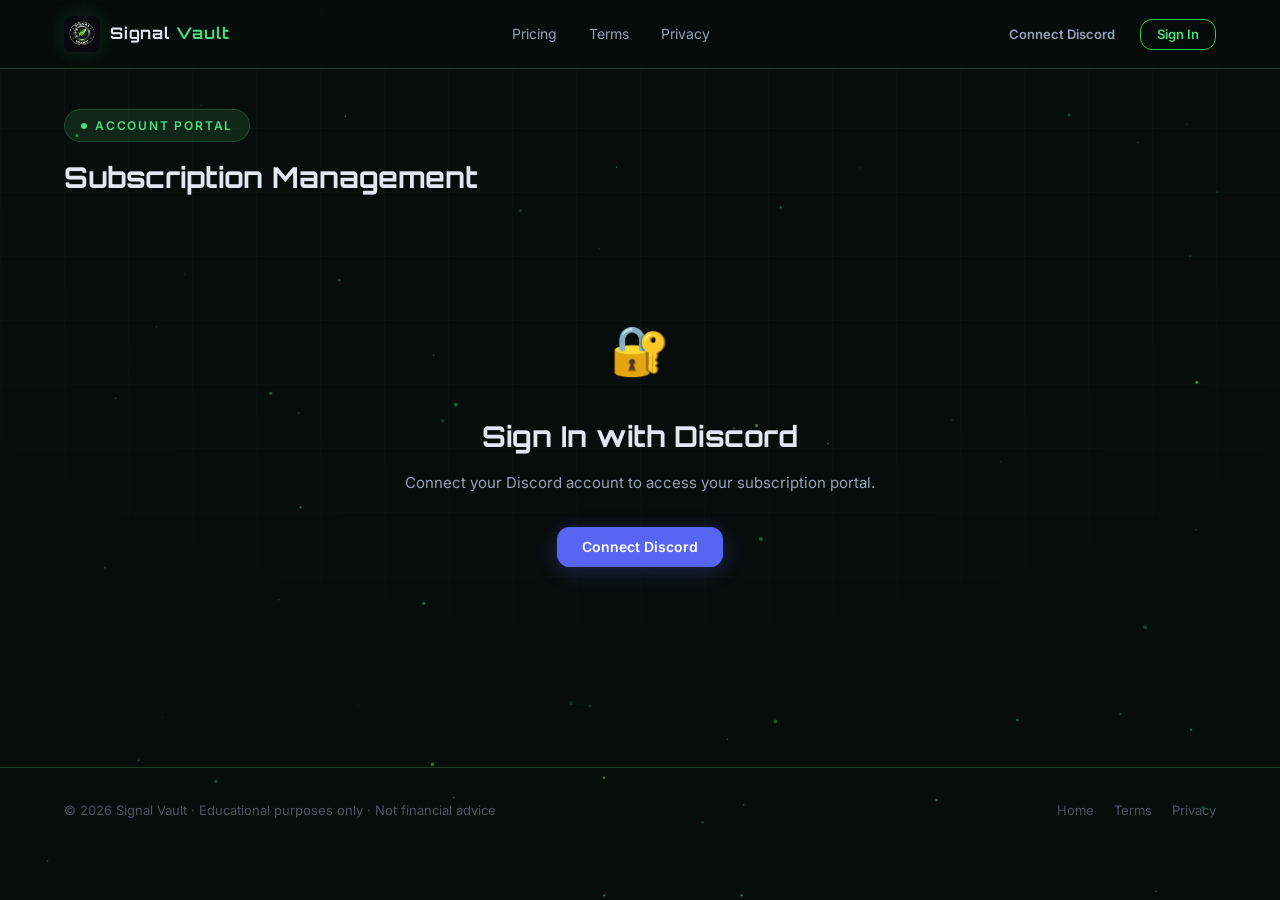
==== commit b1e29b4c: "Complete Signal Vault payment platform deployment - Fixed Discord server ID for role verification (1" ====
--- a/account.html
+++ b/account.html
@@ -4,7 +4,7 @@
   <meta charset="UTF-8">
   <meta name="viewport" content="width=device-width, initial-scale=1.0">
   <title>Account — Signal Vault</title>
-  <link rel="icon" href="data:image/svg+xml,<svg xmlns='http://www.w3.org/2000/svg' viewBox='0 0 32 32'><rect width='32' height='32' rx='8' fill='%230f1d14'/><text y='22' x='5' font-size='20' fill='%234ade80'>SV</text></svg>">
+  <link rel="icon" href="./assets/logo.png" type="image/png">
   <link rel="stylesheet" href="css/style.css">
 </head>
 <body data-page="account">
@@ -17,7 +17,7 @@
       <div class="container">
         <div class="nav-inner">
           <a href="./index.html" class="nav-logo">
-            <div class="nav-logo-mark">SV</div>
+            <img src="./assets/logo.png" alt="Signal Vault" class="nav-logo-img">
             <span class="nav-logo-text">Signal <span>Vault</span></span>
           </a>
           <div class="nav-links">
@@ -49,7 +49,7 @@
     <footer class="footer">
       <div class="container">
         <div class="footer-inner">
-          <div class="footer-copy">© 2025 Signal Vault · Not financial advice</div>
+          <div class="footer-copy">© 2026 Signal Vault · Educational purposes only · Not financial advice</div>
           <div class="footer-links">
             <a href="./index.html">Home</a>
             <a href="./terms.html">Terms</a>
--- a/css/style.css
+++ b/css/style.css
@@ -151,11 +151,11 @@
 }
 
 .nav-logo-img {
-  width:         72px;
-  height:        72px;
-  border-radius: 14px;
+  width:         36px;
+  height:        36px;
+  border-radius: 8px;
   object-fit:    contain;
-  box-shadow:    0 0 28px rgba(74,222,128,0.20);
+  box-shadow:    0 0 20px rgba(74,222,128,0.15);
 }
 
 .price-was {
@@ -215,17 +215,17 @@
 }
 
 .hero-logo-wrap {
-  margin-bottom: 32px;
+  margin-bottom: 40px;
 }
 
 .hero-logo-img {
-  width:         100px;
-  height:        100px;
-  border-radius: 22px;
+  width:         200px;
+  height:        200px;
+  border-radius: 40px;
   object-fit:    contain;
   display:       block;
   margin:        0 auto;
-  box-shadow:    0 0 60px rgba(74,222,128,0.25), 0 0 120px rgba(74,222,128,0.10);
+  box-shadow:    0 0 80px rgba(74,222,128,0.30), 0 0 160px rgba(74,222,128,0.12);
 }
 
 .hero-edu-note {
@@ -591,6 +591,54 @@
   color:       var(--accent);
   white-space: nowrap;
 }
+
+.role-action-here {
+  color: var(--warning);
+}
+
+/* ToS acceptance box */
+.tos-acceptance {
+  margin-top:    16px;
+  padding:       20px;
+  border:        1px solid rgba(74,222,128,0.25);
+  border-radius: var(--radius);
+  background:    rgba(74,222,128,0.03);
+}
+
+.tos-acceptance-intro {
+  font-size:     13px;
+  color:         var(--text-secondary);
+  margin-bottom: 14px;
+}
+
+.tos-checkbox-label {
+  display:     flex;
+  align-items: flex-start;
+  gap:         10px;
+  font-size:   13px;
+  color:       var(--text-primary);
+  cursor:      pointer;
+  margin-bottom: 14px;
+  line-height: 1.5;
+}
+
+.tos-checkbox-label input[type="checkbox"] {
+  width:        16px;
+  height:       16px;
+  flex-shrink:  0;
+  margin-top:   2px;
+  accent-color: var(--accent);
+  cursor:       pointer;
+}
+
+.tos-status {
+  font-size:  12px;
+  margin-top: 8px;
+  min-height: 18px;
+}
+
+.tos-status-error   { color: var(--danger); }
+.tos-status-loading { color: var(--text-muted); }
 
 .discord-panel-actions {
   display:        flex;
